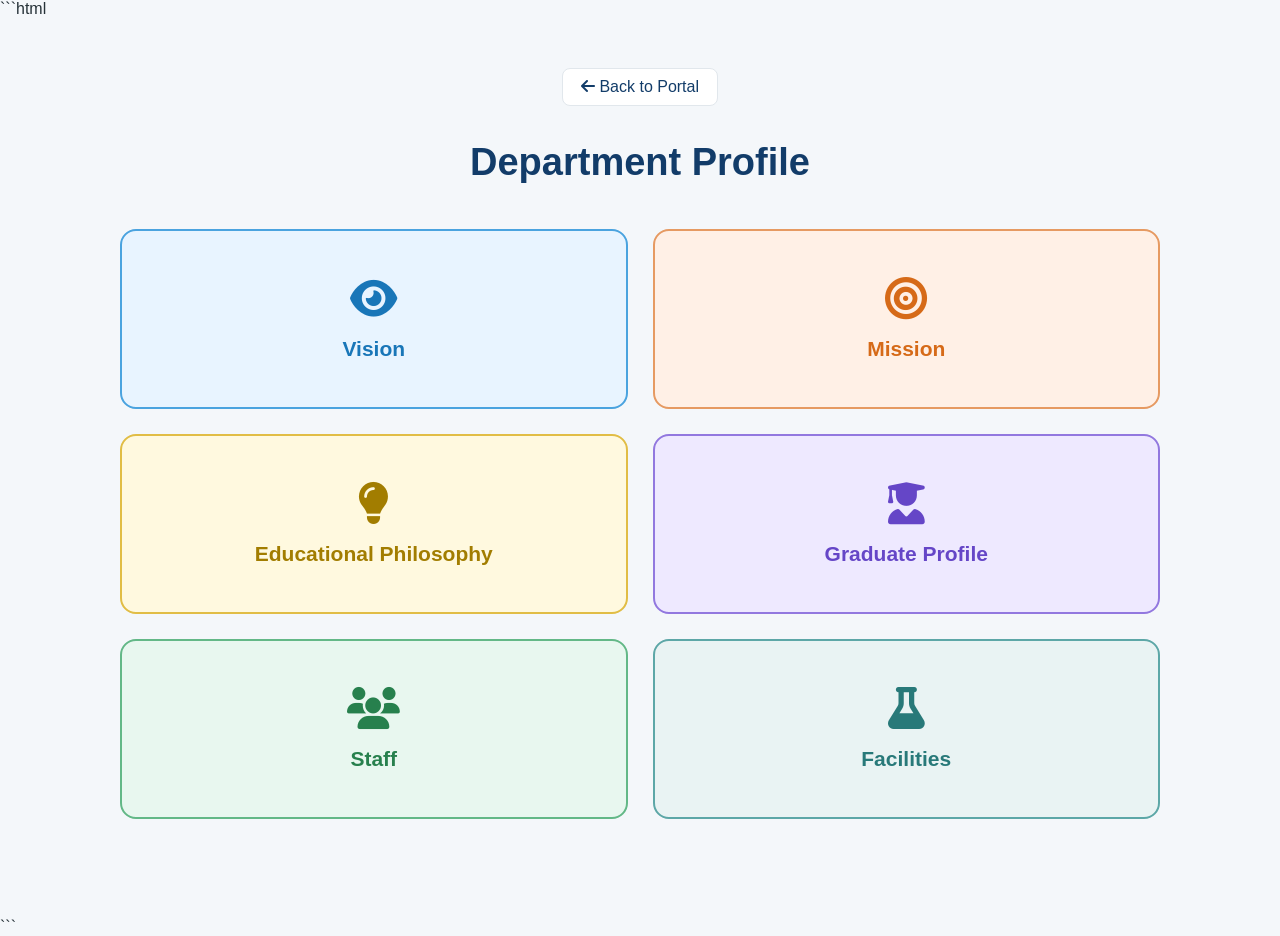
==== department.html @ 34adf8af "Add files via upload" ====
```html
<!DOCTYPE html>
<html lang="en">

<head>

    <meta charset="UTF-8">

    <meta name="viewport" content="width=device-width, initial-scale=1.0">

    <title>Department Profile | Chemistry</title>

    <link rel="stylesheet" href="style.css">

    <link rel="stylesheet" href="https://cdnjs.cloudflare.com/ajax/libs/font-awesome/6.5.2/css/all.min.css">

</head>


<body>

    <main class="department-page">


        <!-- Back -->
        <a href="index.html" class="back-button">
            <i class="fa-solid fa-arrow-left"></i>
            Back to Portal
        </a>


        <!-- Title -->
        <div class="department-header">

            <h1>Department Profile</h1>

        </div>


        <!-- Six Boxes -->
        <div class="department-menu">


            <a href="vision.html" class="department-card vision-card">

                <i class="fa-solid fa-eye"></i>

                <h2>Vision</h2>

            </a>


            <a href="mission.html" class="department-card mission-card">

                <i class="fa-solid fa-bullseye"></i>

                <h2>Mission</h2>

            </a>


            <a href="educational-philosophy.html" class="department-card philosophy-card">

                <i class="fa-solid fa-lightbulb"></i>

                <h2>Educational Philosophy</h2>

            </a>


            <a href="graduate-profile.html" class="department-card graduate-card">

                <i class="fa-solid fa-user-graduate"></i>

                <h2>Graduate Profile</h2>

            </a>


            <a href="staff.html" class="department-card staff-card">

                <i class="fa-solid fa-users"></i>

                <h2>Staff</h2>

            </a>


            <a href="facilities.html" class="department-card facilities-card">

                <i class="fa-solid fa-flask"></i>

                <h2>Facilities</h2>

            </a>


        </div>

    </main>

</body>

</html>
```
---- style.css ----
:root {
    --primary: #123c69;
    --primary-dark: #0b2948;
    --accent: #0335238f;

    --light: #f4f7fa;
    --white: #ffffff;

    --text: #263238;
    --muted: #436178;

    --border: #e1e7ec;

    --shadow: 0 12px 30px rgba(18, 60, 105, 0.10);
}

* {
    box-sizing: border-box;
}

body {
    margin: 0;
    font-family: "Segoe UI", Arial, sans-serif;
    color: var(--text);
    background: var(--light);
}


/* ================================
   MAIN PAGE
================================ */

.entry-portal {
    min-height: 100vh;
    padding: 60px 30px;
    text-align: center;
}

.logo-symbol {
    width: 500px;
    height: 250px;
    margin: 0 auto;

    display: flex;
    align-items: center;
    justify-content: center;

    background: #0f3d6e;
    border-radius: 50%;

    overflow: hidden;
}

.logo-symbol img {
    width: 100%;
    height: 100%;
    object-fit: contain;
}


/* CHEMISTRY */

.entry-portal h1 {
    margin: 20px 0 5px;

    color: #123c69;

    font-size: 42px;
}


/* ACADEMIC PORTAL */

.entry-portal h2 {
    margin: 0;

    color: #19a974;

    font-size: 22px;
    letter-spacing: 3px;
}


/* Department of Chemistry */

.entry-portal>p {
    color: #6b7780;
}


/* MAIN MENU */

.portal-menu {
    max-width: 1200px;
    margin: 50px auto;

    display: grid;

    grid-template-columns: repeat(4, 1fr);

    gap: 20px;
}


/* MAIN CARDS */

.portal-card {
    display: block;

    background: #ffffff;

    border: 1px solid #e1e7ec;

    border-radius: 16px;

    padding: 30px 20px;

    text-decoration: none;

    color: #263238;

    box-shadow: 0 12px 30px rgba(18, 60, 105, 0.10);

    transition: 0.3s;
}


/* MAIN ICON */

.portal-card i {
    font-size: 36px;

    color: #123c69;
}


/* MAIN TITLE */

.portal-card h3 {
    color: #123c69;

    margin-bottom: 10px;
}


/* MAIN DESCRIPTION */

.portal-card p {
    color: #6b7780;
}


/* HOVER */

.portal-card:hover {
    transform: translateY(-8px);
}

.portal-card:hover i {
    color: #19a974;
}


/* ================================
   DEPARTMENT PAGE
================================ */

.department-page {
    min-height: 100vh;

    max-width: 1100px;

    margin: 0 auto;

    padding: 50px 30px;

    text-align: center;
}

.back-button {
    display: inline-block;

    margin-bottom: 35px;

    padding: 9px 18px;

    color: #123c69;

    background: #ffffff;

    border: 1px solid #e1e7ec;

    border-radius: 8px;

    text-decoration: none;
}

.back-button:hover {
    background: #123c69;

    color: #ffffff;
}

.department-header {
    margin-bottom: 45px;
}

.department-header h1 {
    margin: 0;

    color: #123c69;

    font-size: 38px;
}


/* DEPARTMENT MENU */

.department-menu {
    width: 100%;

    display: grid;

    grid-template-columns: repeat(2, 1fr);

    gap: 25px;
}


/* DEPARTMENT CARD */

.department-card {
    min-height: 180px;

    padding: 30px;

    display: flex;

    flex-direction: column;

    align-items: center;

    justify-content: center;

    text-decoration: none;

    border-radius: 16px;

    border: 2px solid;

    transition: 0.3s;
}

.department-card i {
    font-size: 42px;

    margin-bottom: 18px;
}

.department-card h2 {
    margin: 0;

    font-size: 21px;
}


/* Vision */

.vision-card {
    background: #e8f4ff;
    border-color: #4aa3df;
}

.vision-card i,
.vision-card h2 {
    color: #1976b8;
}


/* Mission */

.mission-card {
    background: #fff0e6;
    border-color: #e69a62;
}

.mission-card i,
.mission-card h2 {
    color: #d66a18;
}


/* Educational Philosophy */

.philosophy-card {
    background: #fff9df;
    border-color: #e1bd45;
}

.philosophy-card i,
.philosophy-card h2 {
    color: #a27d00;
}


/* Graduate Profile */

.graduate-card {
    background: #eee9ff;
    border-color: #9278df;
}

.graduate-card i,
.graduate-card h2 {
    color: #6546c7;
}


/* Staff */

.staff-card {
    background: #e8f7ef;
    border-color: #63b887;
}

.staff-card i,
.staff-card h2 {
    color: #27804d;
}


/* Facilities */

.facilities-card {
    background: #e9f3f3;
    border-color: #5da7a7;
}

.facilities-card i,
.facilities-card h2 {
    color: #287979;
}


/* Department Hover */

.department-card:hover {
    transform: translateY(-7px);

    box-shadow:
        0 12px 28px rgba(0, 0, 0, 0.15);
}


/* ================================
   RESPONSIVE
================================ */

@media (max-width: 1000px) {

    .portal-menu {
        grid-template-columns: repeat(2, 1fr);
    }

}

@media (max-width: 700px) {

    .portal-menu {
        grid-template-columns: 1fr;
    }

    .department-menu {
        grid-template-columns: 1fr;
    }

    .entry-portal {
        padding: 40px 20px;
    }

    .entry-portal h1 {
        font-size: 34px;
    }

    .entry-portal h2 {
        font-size: 18px;
    }

    .department-header h1 {
        font-size: 32px;
    }

}
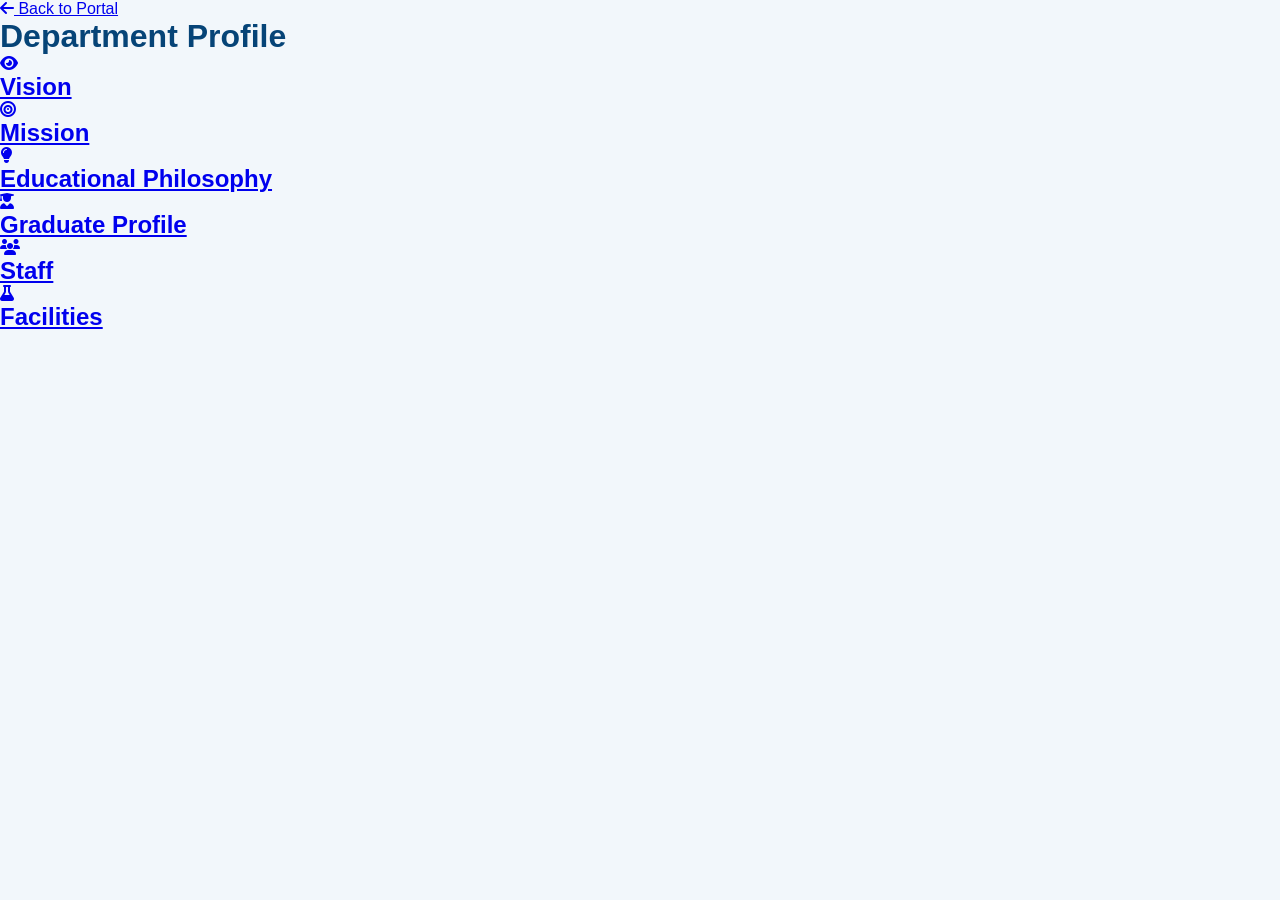
==== commit 22aafe66: "change file" ====
--- a/department.html
+++ b/department.html
@@ -1,26 +1,21 @@
-```html
 <!DOCTYPE html>
 <html lang="en">
 
 <head>
-
     <meta charset="UTF-8">
-
     <meta name="viewport" content="width=device-width, initial-scale=1.0">
 
     <title>Department Profile | Chemistry</title>
 
     <link rel="stylesheet" href="style.css">
 
-    <link rel="stylesheet" href="https://cdnjs.cloudflare.com/ajax/libs/font-awesome/6.5.2/css/all.min.css">
-
+    <link rel="stylesheet"
+          href="https://cdn.jsdelivr.net/npm/@fortawesome/fontawesome-free@6.5.2/css/all.min.css">
 </head>
-
 
 <body>
 
     <main class="department-page">
-
 
         <!-- Back -->
         <a href="index.html" class="back-button">
@@ -31,75 +26,46 @@
 
         <!-- Title -->
         <div class="department-header">
-
             <h1>Department Profile</h1>
-
         </div>
 
 
         <!-- Six Boxes -->
         <div class="department-menu">
 
-
-            <a href="vision.html" class="department-card vision-card">
-
+            <a href="vision.html" class="department-card">
                 <i class="fa-solid fa-eye"></i>
-
                 <h2>Vision</h2>
-
             </a>
 
-
-            <a href="mission.html" class="department-card mission-card">
-
+            <a href="mission.html" class="department-card">
                 <i class="fa-solid fa-bullseye"></i>
-
                 <h2>Mission</h2>
-
             </a>
 
-
-            <a href="educational-philosophy.html" class="department-card philosophy-card">
-
+            <a href="educational-philosophy.html" class="department-card">
                 <i class="fa-solid fa-lightbulb"></i>
-
                 <h2>Educational Philosophy</h2>
-
             </a>
 
-
-            <a href="graduate-profile.html" class="department-card graduate-card">
-
+            <a href="graduate-profile.html" class="department-card">
                 <i class="fa-solid fa-user-graduate"></i>
-
                 <h2>Graduate Profile</h2>
-
             </a>
 
-
-            <a href="staff.html" class="department-card staff-card">
-
+            <a href="staff.html" class="department-card">
                 <i class="fa-solid fa-users"></i>
-
                 <h2>Staff</h2>
-
             </a>
 
-
-            <a href="facilities.html" class="department-card facilities-card">
-
+            <a href="facilities.html" class="department-card">
                 <i class="fa-solid fa-flask"></i>
-
                 <h2>Facilities</h2>
-
             </a>
-
 
         </div>
 
     </main>
 
 </body>
-
-</html>
-```+</html>
--- a/style.css
+++ b/style.css
@@ -1,360 +1,153 @@
-:root {
-    --primary: #123c69;
-    --primary-dark: #0b2948;
-    --accent: #0335238f;
-
-    --light: #f4f7fa;
-    --white: #ffffff;
-
-    --text: #263238;
-    --muted: #436178;
-
-    --border: #e1e7ec;
-
-    --shadow: 0 12px 30px rgba(18, 60, 105, 0.10);
-}
-
 * {
     box-sizing: border-box;
+    margin: 0;
+    padding: 0;
 }
 
 body {
-    margin: 0;
-    font-family: "Segoe UI", Arial, sans-serif;
-    color: var(--text);
-    background: var(--light);
+    font-family: Arial, Helvetica, sans-serif;
+    background: #f2f7fb;
+    color: #064477;
 }
 
 
-/* ================================
-   MAIN PAGE
-================================ */
+/* Main */
 
 .entry-portal {
+    width: 100%;
     min-height: 100vh;
-    padding: 60px 30px;
-    text-align: center;
-}
-
-.logo-symbol {
-    width: 500px;
-    height: 250px;
-    margin: 0 auto;
-
-    display: flex;
-    align-items: center;
-    justify-content: center;
-
-    background: #0f3d6e;
-    border-radius: 50%;
-
-    overflow: hidden;
-}
-
-.logo-symbol img {
-    width: 100%;
-    height: 100%;
-    object-fit: contain;
+    padding: 25px;
 }
 
 
-/* CHEMISTRY */
+/* Header */
 
-.entry-portal h1 {
-    margin: 20px 0 5px;
-
-    color: #123c69;
-
-    font-size: 42px;
+.portal-header {
+    text-align: center;
+    margin-bottom: 35px;
 }
 
 
-/* ACADEMIC PORTAL */
+/* Logo */
 
-.entry-portal h2 {
-    margin: 0;
+.logo-symbol {
+    text-align: center;
+    margin-bottom: 5px;
+}
 
-    color: #19a974;
-
-    font-size: 22px;
-    letter-spacing: 3px;
+.logo {
+    width: 250px;
+    height: auto;
+    max-width: 80%;
 }
 
 
-/* Department of Chemistry */
+/* Title */
 
-.entry-portal>p {
-    color: #6b7780;
+.portal-header h1 {
+    font-size: 38px;
+    font-weight: 800;
+    color: #064477;
+    margin-top: 5px;
+}
+
+.portal-header h2 {
+    font-size: 20px;
+    letter-spacing: 5px;
+    color: #159b75;
+    margin-top: 5px;
+}
+
+.portal-header p {
+    font-size: 14px;
+    color: #6f7f8d;
+    margin-top: 12px;
 }
 
 
-/* MAIN MENU */
+/* 12 Boxes */
 
 .portal-menu {
-    max-width: 1200px;
-    margin: 50px auto;
+    width: 100%;
+    max-width: 1500px;
+    margin: 0 auto;
 
     display: grid;
-
     grid-template-columns: repeat(4, 1fr);
-
     gap: 20px;
 }
 
 
-/* MAIN CARDS */
+/* Box */
 
 .portal-card {
-    display: block;
+    min-height: 160px;
+
+    display: flex;
+    flex-direction: column;
+    align-items: center;
+    justify-content: center;
+
+    padding: 25px 20px;
 
     background: #ffffff;
-
-    border: 1px solid #e1e7ec;
-
     border-radius: 16px;
 
-    padding: 30px 20px;
-
+    text-align: center;
     text-decoration: none;
 
-    color: #263238;
+    box-shadow: 0 4px 12px rgba(0, 0, 0, 0.08);
 
-    box-shadow: 0 12px 30px rgba(18, 60, 105, 0.10);
-
-    transition: 0.3s;
+    transition: transform 0.2s ease,
+        box-shadow 0.2s ease;
 }
 
 
-/* MAIN ICON */
+/* Hover */
 
-.portal-card i {
-    font-size: 36px;
+.portal-card:hover {
+    transform: translateY(-5px);
 
-    color: #123c69;
+    box-shadow: 0 8px 20px rgba(0, 0, 0, 0.12);
 }
 
 
-/* MAIN TITLE */
+/* Icons */
 
-.portal-card h3 {
-    color: #123c69;
-
-    margin-bottom: 10px;
+.portal-card i {
+    font-size: 34px;
+    color: #064477;
+    margin-bottom: 16px;
 }
 
 
-/* MAIN DESCRIPTION */
+/* First icon */
 
-.portal-card p {
-    color: #6b7780;
+.portal-card:first-child i {
+    color: #16a57a;
 }
 
 
-/* HOVER */
+/* Titles */
 
-.portal-card:hover {
-    transform: translateY(-8px);
-}
-
-.portal-card:hover i {
-    color: #19a974;
+.portal-card h3 {
+    font-size: 18px;
+    color: #064477;
+    margin-bottom: 14px;
+    font-weight: 700;
 }
 
 
-/* ================================
-   DEPARTMENT PAGE
-================================ */
+/* Description */
 
-.department-page {
-    min-height: 100vh;
-
-    max-width: 1100px;
-
-    margin: 0 auto;
-
-    padding: 50px 30px;
-
-    text-align: center;
-}
-
-.back-button {
-    display: inline-block;
-
-    margin-bottom: 35px;
-
-    padding: 9px 18px;
-
-    color: #123c69;
-
-    background: #ffffff;
-
-    border: 1px solid #e1e7ec;
-
-    border-radius: 8px;
-
-    text-decoration: none;
-}
-
-.back-button:hover {
-    background: #123c69;
-
-    color: #ffffff;
-}
-
-.department-header {
-    margin-bottom: 45px;
-}
-
-.department-header h1 {
-    margin: 0;
-
-    color: #123c69;
-
-    font-size: 38px;
+.portal-card p {
+    font-size: 14px;
+    line-height: 1.5;
+    color: #71808c;
 }
 
 
-/* DEPARTMENT MENU */
-
-.department-menu {
-    width: 100%;
-
-    display: grid;
-
-    grid-template-columns: repeat(2, 1fr);
-
-    gap: 25px;
-}
-
-
-/* DEPARTMENT CARD */
-
-.department-card {
-    min-height: 180px;
-
-    padding: 30px;
-
-    display: flex;
-
-    flex-direction: column;
-
-    align-items: center;
-
-    justify-content: center;
-
-    text-decoration: none;
-
-    border-radius: 16px;
-
-    border: 2px solid;
-
-    transition: 0.3s;
-}
-
-.department-card i {
-    font-size: 42px;
-
-    margin-bottom: 18px;
-}
-
-.department-card h2 {
-    margin: 0;
-
-    font-size: 21px;
-}
-
-
-/* Vision */
-
-.vision-card {
-    background: #e8f4ff;
-    border-color: #4aa3df;
-}
-
-.vision-card i,
-.vision-card h2 {
-    color: #1976b8;
-}
-
-
-/* Mission */
-
-.mission-card {
-    background: #fff0e6;
-    border-color: #e69a62;
-}
-
-.mission-card i,
-.mission-card h2 {
-    color: #d66a18;
-}
-
-
-/* Educational Philosophy */
-
-.philosophy-card {
-    background: #fff9df;
-    border-color: #e1bd45;
-}
-
-.philosophy-card i,
-.philosophy-card h2 {
-    color: #a27d00;
-}
-
-
-/* Graduate Profile */
-
-.graduate-card {
-    background: #eee9ff;
-    border-color: #9278df;
-}
-
-.graduate-card i,
-.graduate-card h2 {
-    color: #6546c7;
-}
-
-
-/* Staff */
-
-.staff-card {
-    background: #e8f7ef;
-    border-color: #63b887;
-}
-
-.staff-card i,
-.staff-card h2 {
-    color: #27804d;
-}
-
-
-/* Facilities */
-
-.facilities-card {
-    background: #e9f3f3;
-    border-color: #5da7a7;
-}
-
-.facilities-card i,
-.facilities-card h2 {
-    color: #287979;
-}
-
-
-/* Department Hover */
-
-.department-card:hover {
-    transform: translateY(-7px);
-
-    box-shadow:
-        0 12px 28px rgba(0, 0, 0, 0.15);
-}
-
-
-/* ================================
-   RESPONSIVE
-================================ */
+/* Tablet */
 
 @media (max-width: 1000px) {
 
@@ -364,30 +157,31 @@
 
 }
 
-@media (max-width: 700px) {
+
+/* Mobile */
+
+@media (max-width: 600px) {
+
+    .entry-portal {
+        padding: 20px 15px 30px;
+    }
+
+    .logo {
+        width: 200px;
+    }
+
+    .portal-header h1 {
+        font-size: 28px;
+    }
+
+    .portal-header h2 {
+        font-size: 15px;
+        letter-spacing: 3px;
+    }
 
     .portal-menu {
         grid-template-columns: 1fr;
-    }
-
-    .department-menu {
-        grid-template-columns: 1fr;
-    }
-
-    .entry-portal {
-        padding: 40px 20px;
-    }
-
-    .entry-portal h1 {
-        font-size: 34px;
-    }
-
-    .entry-portal h2 {
-        font-size: 18px;
-    }
-
-    .department-header h1 {
-        font-size: 32px;
+        gap: 15px;
     }
 
 }
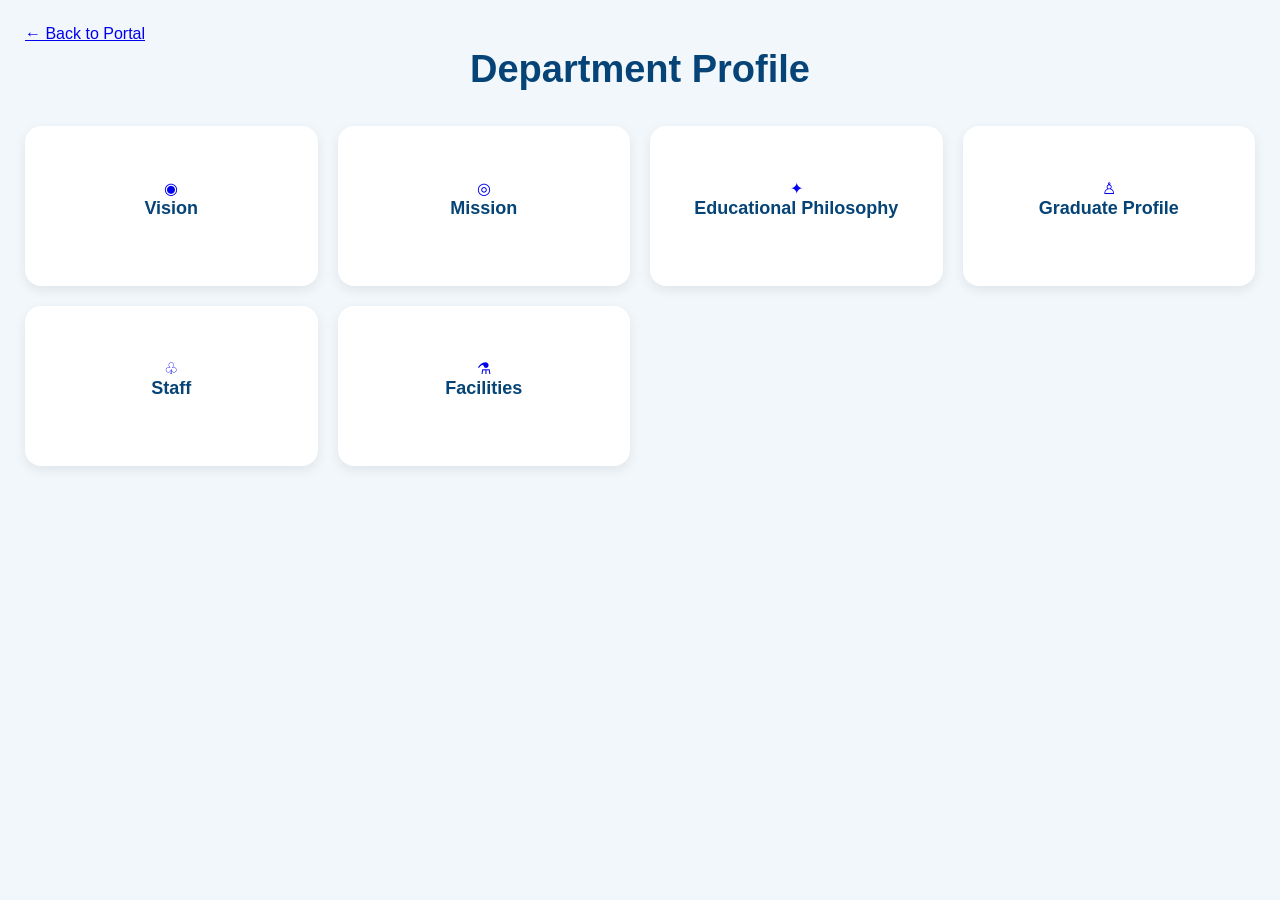
==== commit c2a7bcd7: "change file" ====
--- a/department.html
+++ b/department.html
@@ -8,59 +8,50 @@
     <title>Department Profile | Chemistry</title>
 
     <link rel="stylesheet" href="style.css">
-
-    <link rel="stylesheet"
-          href="https://cdn.jsdelivr.net/npm/@fortawesome/fontawesome-free@6.5.2/css/all.min.css">
 </head>
 
 <body>
 
-    <main class="department-page">
+    <main class="entry-portal">
 
-        <!-- Back -->
         <a href="index.html" class="back-button">
-            <i class="fa-solid fa-arrow-left"></i>
-            Back to Portal
+            ← Back to Portal
         </a>
 
+        <header class="portal-header">
+            <h1>Department Profile</h1>
+        </header>
 
-        <!-- Title -->
-        <div class="department-header">
-            <h1>Department Profile</h1>
-        </div>
+        <div class="portal-menu">
 
-
-        <!-- Six Boxes -->
-        <div class="department-menu">
-
-            <a href="vision.html" class="department-card">
-                <i class="fa-solid fa-eye"></i>
-                <h2>Vision</h2>
+            <a href="vision.html" class="portal-card">
+                <div class="department-icon">◉</div>
+                <h3>Vision</h3>
             </a>
 
-            <a href="mission.html" class="department-card">
-                <i class="fa-solid fa-bullseye"></i>
-                <h2>Mission</h2>
+            <a href="mission.html" class="portal-card">
+                <div class="department-icon">◎</div>
+                <h3>Mission</h3>
             </a>
 
-            <a href="educational-philosophy.html" class="department-card">
-                <i class="fa-solid fa-lightbulb"></i>
-                <h2>Educational Philosophy</h2>
+            <a href="educational-philosophy.html" class="portal-card">
+                <div class="department-icon">✦</div>
+                <h3>Educational Philosophy</h3>
             </a>
 
-            <a href="graduate-profile.html" class="department-card">
-                <i class="fa-solid fa-user-graduate"></i>
-                <h2>Graduate Profile</h2>
+            <a href="graduate-profile.html" class="portal-card">
+                <div class="department-icon">♙</div>
+                <h3>Graduate Profile</h3>
             </a>
 
-            <a href="staff.html" class="department-card">
-                <i class="fa-solid fa-users"></i>
-                <h2>Staff</h2>
+            <a href="staff.html" class="portal-card">
+                <div class="department-icon">♧</div>
+                <h3>Staff</h3>
             </a>
 
-            <a href="facilities.html" class="department-card">
-                <i class="fa-solid fa-flask"></i>
-                <h2>Facilities</h2>
+            <a href="facilities.html" class="portal-card">
+                <div class="department-icon">⚗</div>
+                <h3>Facilities</h3>
             </a>
 
         </div>
@@ -68,4 +59,5 @@
     </main>
 
 </body>
+
 </html>
